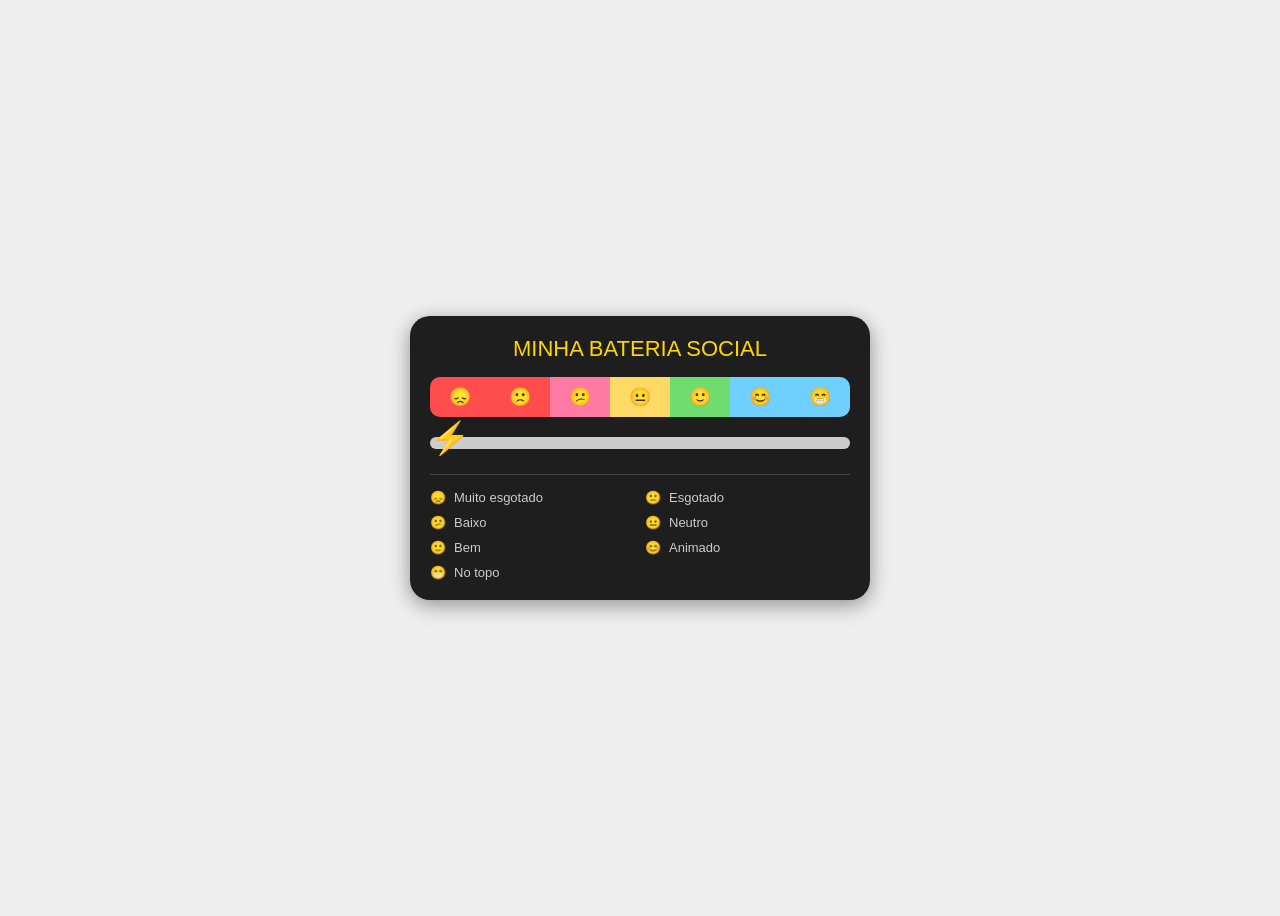
==== index2.html @ 816851d4 "first commit" ====
<!DOCTYPE html>
<html lang="pt-BR">
<head>
<meta charset="UTF-8">
<title>Bateria Social</title>

<style>
body {
    background: #eee;
    display: flex;
    justify-content: center;
    align-items: center;
    height: 100vh;
    font-family: Arial, sans-serif;
}

.broche {
    background: #1e1e1e;
    border-radius: 20px;
    padding: 20px;
    width: 420px;
    color: gold;
    box-shadow: 0 5px 20px rgba(0,0,0,0.4);
}

.titulo {
    text-align: center;
    font-size: 22px;
    margin-bottom: 15px;
}

/* BARRA */
.barra {
    position: relative;
    height: 40px;
    border-radius: 10px;
    display: flex;
    overflow: hidden;
    margin-bottom: 20px;
}

.segmento {
    flex: 1;
    display: flex;
    justify-content: center;
    align-items: center;
    font-size: 18px;
    position: relative;
}

.red { background: #ff4d4d; }
.pink { background: #ff7aa2; }
.yellow { background: #ffd966; }
.green { background: #6fdc6f; }
.blue { background: #6fd0ff; }

/* SLIDER */
.slider {
    position: relative;
    height: 12px;
    background: #ccc;
    border-radius: 6px;
}

.raio {
    position: absolute;
    top: -18px;
    left: 0;
    font-size: 32px;
    cursor: grab;
    transition: transform 0.15s ease;
}

.raio:active {
    cursor: grabbing;
    transform: scale(1.2);
}

/* BALÃO */
.tooltip {
    position: absolute;
    bottom: 55px;
    left: 0;
    transform: translateX(-50%) scale(0.8);
    background: #222;
    color: #fff;
    padding: 8px 12px;
    border-radius: 10px;
    font-size: 13px;
    opacity: 0;
    pointer-events: none;
    transition: 0.2s ease;
}

/* seta do balão */
.tooltip::after {
    content: "";
    position: absolute;
    bottom: -6px;
    left: 50%;
    transform: translateX(-50%);
    border-width: 6px;
    border-style: solid;
    border-color: #222 transparent transparent transparent;
}

.tooltip.show {
    opacity: 1;
    transform: translateX(-50%) scale(1);
}

/* LEGENDA */
.legenda {
    margin-top: 25px;
    display: grid;
    grid-template-columns: repeat(2, 1fr);
    gap: 10px;
    border-top: 1px solid #444;
    padding-top: 15px;
    font-size: 13px;
    color: #ccc;
}

.legenda-item {
    display: flex;
    align-items: center;
    gap: 8px;
}
</style>
</head>

<body>

<div class="broche">
    <div class="titulo">MINHA BATERIA SOCIAL</div>

    <div class="barra" id="barra">
        <div class="segmento red">😞</div>
        <div class="segmento red">🙁</div>
        <div class="segmento pink">😕</div>
        <div class="segmento yellow">😐</div>
        <div class="segmento green">🙂</div>
        <div class="segmento blue">😊</div>
        <div class="segmento blue">😁</div>
    </div>

    <div class="slider" id="slider">
        <div class="raio" id="raio">⚡</div>
        <div class="tooltip" id="tooltip"></div>
    </div>

    <div class="legenda">
        <div class="legenda-item"><span>😞</span> Muito esgotado</div>
        <div class="legenda-item"><span>🙁</span> Esgotado</div>
        <div class="legenda-item"><span>😕</span> Baixo</div>
        <div class="legenda-item"><span>😐</span> Neutro</div>
        <div class="legenda-item"><span>🙂</span> Bem</div>
        <div class="legenda-item"><span>😊</span> Animado</div>
        <div class="legenda-item"><span>😁</span> No topo</div>
    </div>
</div>

<script>
const raio = document.getElementById("raio");
const slider = document.getElementById("slider");
const tooltip = document.getElementById("tooltip");

const estados = [
    "Muito esgotado 😞",
    "Esgotado 🙁",
    "Baixo 😕",
    "Neutro 😐",
    "Bem 🙂",
    "Animado 😊",
    "No topo 😁"
];

let dragging = false;

/* FUNÇÃO PARA ATUALIZAR */
function atualizar(posX) {
    const rect = slider.getBoundingClientRect();
    let x = posX - rect.left;

    if (x < 0) x = 0;
    if (x > rect.width) x = rect.width;

    raio.style.left = x + "px";

    // calcular índice
    let index = Math.floor((x / rect.width) * estados.length);
    if (index >= estados.length) index = estados.length - 1;

    // atualizar tooltip
    tooltip.innerText = estados[index];
    tooltip.style.left = x + "px";
    tooltip.classList.add("show");
}

/* MOUSE */
raio.addEventListener("mousedown", () => dragging = true);
document.addEventListener("mouseup", () => {
    dragging = false;
    tooltip.classList.remove("show");
});
document.addEventListener("mousemove", (e) => {
    if (dragging) atualizar(e.clientX);
});

/* TOUCH (CELULAR) */
raio.addEventListener("touchstart", () => dragging = true);

document.addEventListener("touchend", () => {
    dragging = false;
    tooltip.classList.remove("show");
});

document.addEventListener("touchmove", (e) => {
    if (dragging) {
        atualizar(e.touches[0].clientX);
    }
});
</script>

</body>
</html>
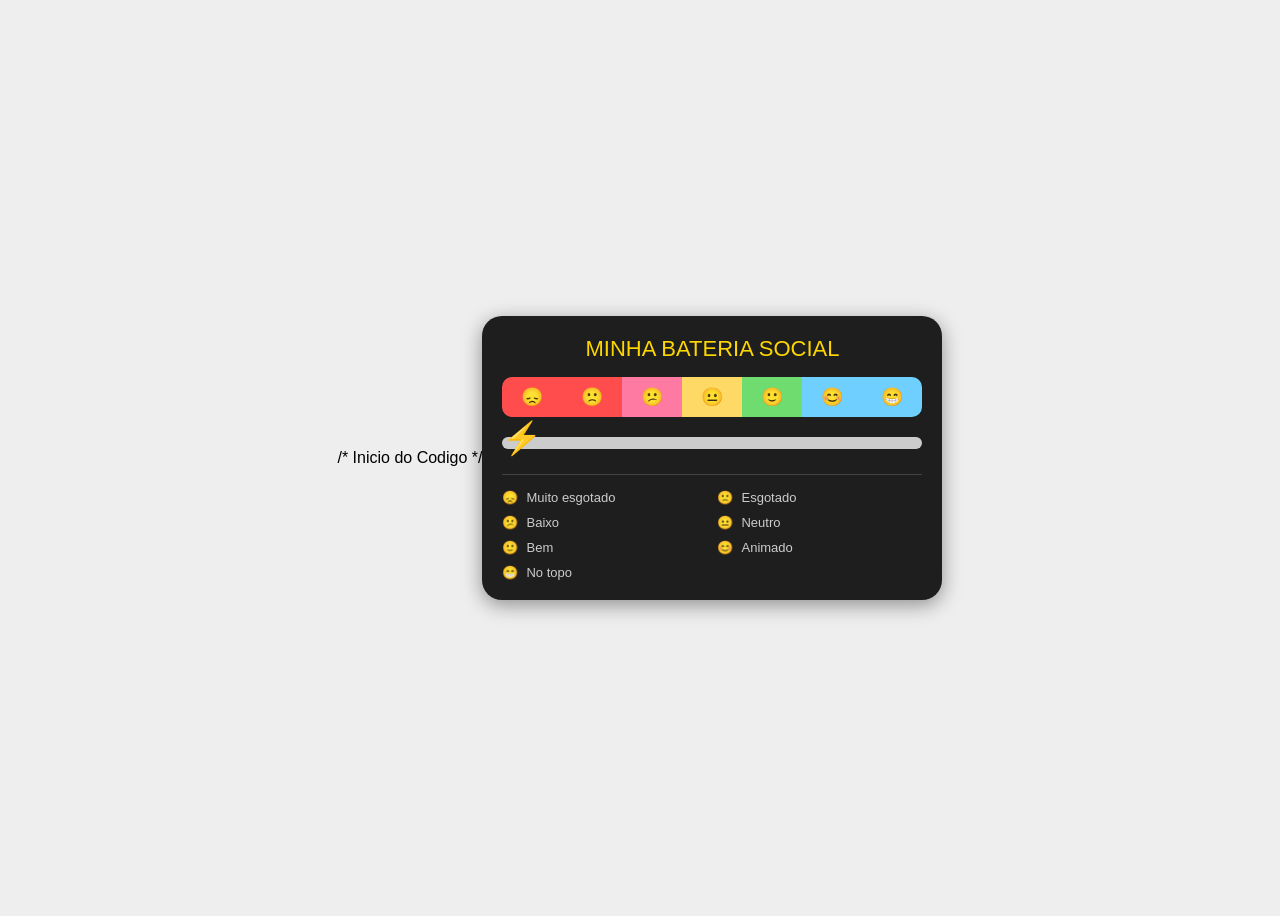
==== commit b6923a89: "Update title" ====
--- a/index2.html
+++ b/index2.html
@@ -1,3 +1,5 @@
+/* Inicio do Codigo */
+
 <!DOCTYPE html>
 <html lang="pt-BR">
 <head>
